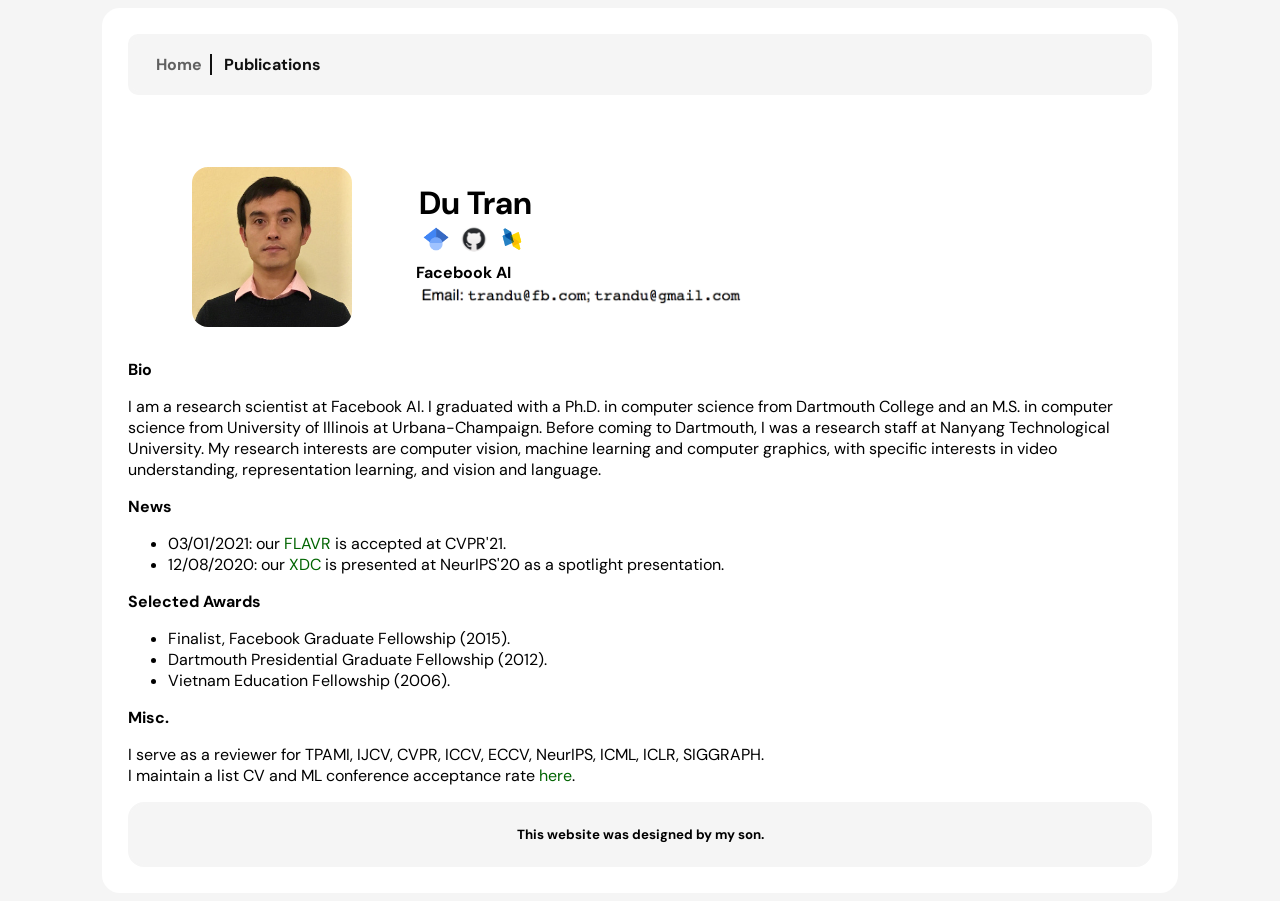
==== index.html @ f2436088 "Update index.html" ====
<!DOCTYPE html>
<html lang="en" dir="ltr">
  <head>
    <meta charset="utf-8">
    <link href="css/style.css" rel="stylesheet" type="text/css">
    <link href="favicon.ico" rel="shortcut icon" type="img/png">
    <title>Du Tran | Home</title>
  </head>
  <header>
    <nav>
      <ul>
        <li class="selected">Home</li>
        <li><a href="pubs.html">Publications</a></li>
      </ul>
    </nav>
  </header>
  <body>
    <div id="wrapper">
<div id="header">
<div id="profile">
	<img src="images/dutran.jpeg" height=160>
</div>
<div id="contact">
	<table border="0">
	<tr>
	<td><font size=6><b>Du Tran</b></font></td>
  </tr>
  <tr>
  <td><a href="https://scholar.google.com/citations?user=3TVbh8QAAAAJ" target="_blank"><img src="images/gicon.ico" height=26></a>
  <a href="https://github.com/dutran" target="_blank"><img src="images/giticon.png" height=26></a>
  <a href="https://dblp.uni-trier.de/pers/hd/t/Tran:Du" target="_blank"><img src="images/dicon.png" height=26></a>
</td>
</tr>
	</table>
	<td><font size=3><b>Facebook AI</b><br></td>
	<td><img src="images/email.png" height=18></td>
</div>
</div>


<div id="content">
<div class="section">
<div class="section_header"><p><b>Bio</b></a></p></div>
<p> I am a research scientist at Facebook AI. I graduated with a Ph.D. in computer science from Dartmouth College and an M.S. in computer science from University of Illinois at Urbana-Champaign. Before coming to Dartmouth, I was a research staff at Nanyang Technological University.
My research interests are computer vision, machine learning and computer graphics, with specific interests in video understanding, representation learning, and vision and language.</p>

<div class="section">
<div class="section_header"><p><b>News</b>
<ul>
<li>03/01/2021: our <a href="https://arxiv.org/pdf/2012.08512.pdf">FLAVR</a> is accepted at CVPR'21.</li>
<li>12/08/2020: our <a href="https://arxiv.org/abs/1911.12667">XDC</a> is presented at NeurIPS'20 as a spotlight presentation.</li>
</ul>
</div>
<div class="section">
<div class="section_header"><p><b>Selected Awards</b>
<ul>
  <li>Finalist, Facebook Graduate Fellowship (2015).</li>
  <li>Dartmouth Presidential Graduate Fellowship (2012).</li>
  <li>Vietnam Education Fellowship (2006).</li>
</ul>
</div>
<div class="section">
<div class="section_header"><p><b>Misc.</b>
<p><font size=3>I serve as a reviewer for TPAMI, IJCV, CVPR, ICCV, ECCV, NeurIPS, ICML, ICLR, SIGGRAPH. <br>
I maintain a list CV and ML conference acceptance rate <a href="http://goo.gl/vR9Ygo" target="_blank">here</a>.</font></p>
</div>
<footer>
  <h5>This website was designed by my son.</h5>
</footer>
</body>
</html>
---- css/style.css ----
@import url('https://fonts.googleapis.com/css?family=DM+Sans|Dancing+Script&display=swap');
body{
  background-color: white;
  font-family: 'DM Sans', sans-serif;
  border: 2px solid white;
  border-radius: 18px;
  margin-left: auto;
  margin-right: auto;
  max-width: 1024px;
  min-width: 256px;
  padding-top: 8px;
  padding-bottom: 24px;
  padding-left: 24px;
  padding-right: 24px;
}
html{
    background-color: whitesmoke;
    background-size: 8px 8px;
}
a {
  text-decoration: none;
  color: darkgreen;
}
nav ul{
  list-style-type: none;
  background-color: whitesmoke;
  border: 4px solid whitesmoke;
  border-radius: 10px;
  font-weight: bold;
  padding: 16px;
}
nav ul li{
  display: inline;
  border-right: 2px solid #111111;
  padding-right: 8px;
  padding-left: 8px;
}
nav ul li:last-child {
  border-right: none;
}
nav ul li a {
  color: #111111
}
nav li.selected {
  color: #606060;
}
img {
  border: 4px solid white;
  border-radius: 20px;
}
section {
  border: 4px solid #222222;
  border-radius: 16px;
}
#name {
  padding-left: 15px;
}
a:hover {
  text-decoration: underline;
}
.title {
  font-family: cursive;
}
#constructing {
  font-family: 'Amatic SC', cursive;
  text-align: center;
}
.selected:hover {
  text-decoration: underline;
}
div#header {
	width: 800px;
	height: 200px;
	font-size: 12pt;
	background-color: #ffffff;
	padding: 2em 0 0 0;
}


div#contact {
	float: none;
	padding: 3em 0 1em 2em;
    line-height: 120%;
    font-size: 12pt;
}

div#profile {
	float: left;
	padding: 20px 60px 0 60px;
}
.author {
  color: #5b2503;
}

footer {
  clear: both;
  background-color: whitesmoke;
  border: 2px solid whitesmoke;
  border-radius: 16px;
}
 footer h5 {
   text-align: center;
 }
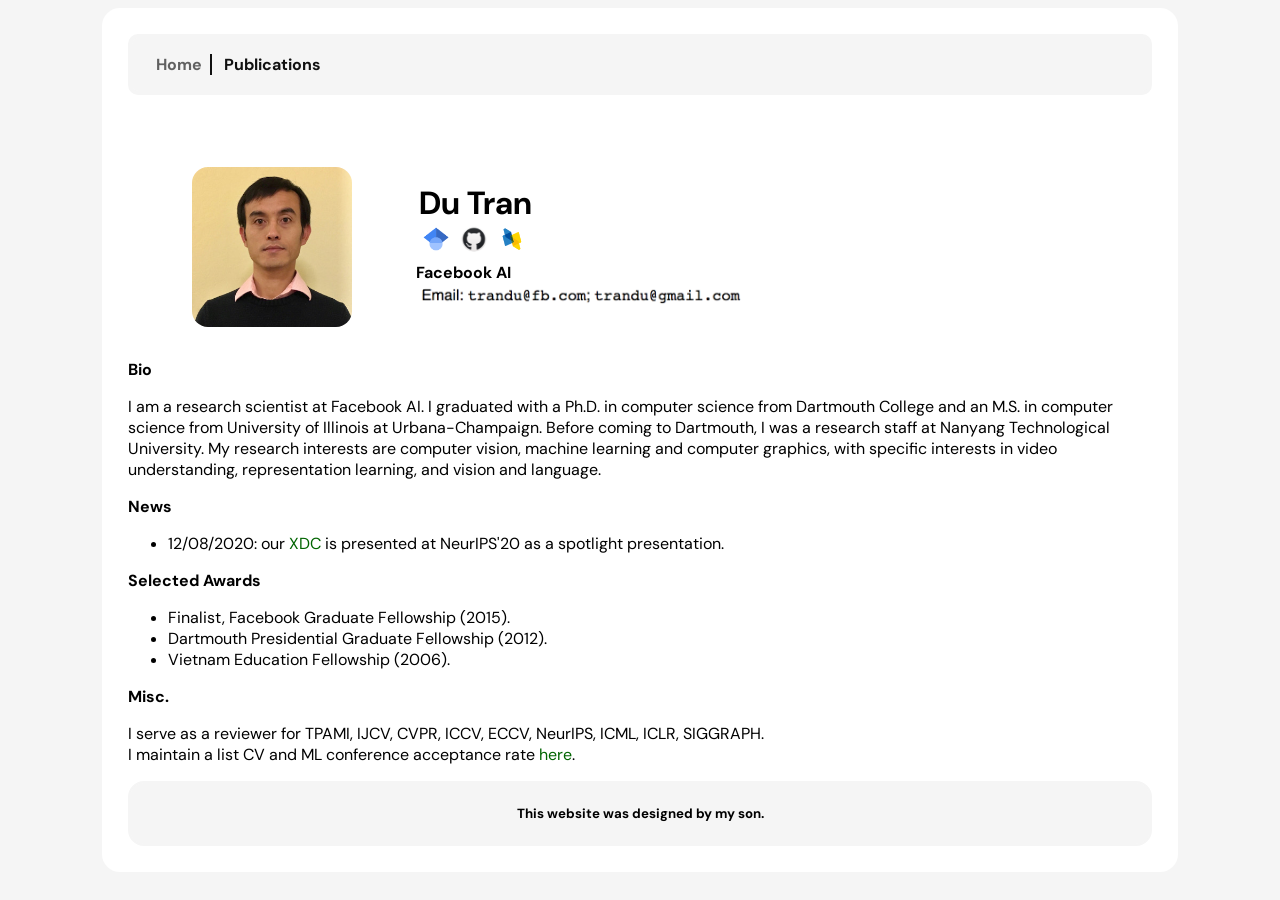
==== commit fdf24b0e: "Update index.html" ====
--- a/index.html
+++ b/index.html
@@ -47,7 +47,6 @@
 <div class="section">
 <div class="section_header"><p><b>News</b>
 <ul>
-<li>03/01/2021: our <a href="https://arxiv.org/pdf/2012.08512.pdf">FLAVR</a> is accepted at CVPR'21.</li>
 <li>12/08/2020: our <a href="https://arxiv.org/abs/1911.12667">XDC</a> is presented at NeurIPS'20 as a spotlight presentation.</li>
 </ul>
 </div>
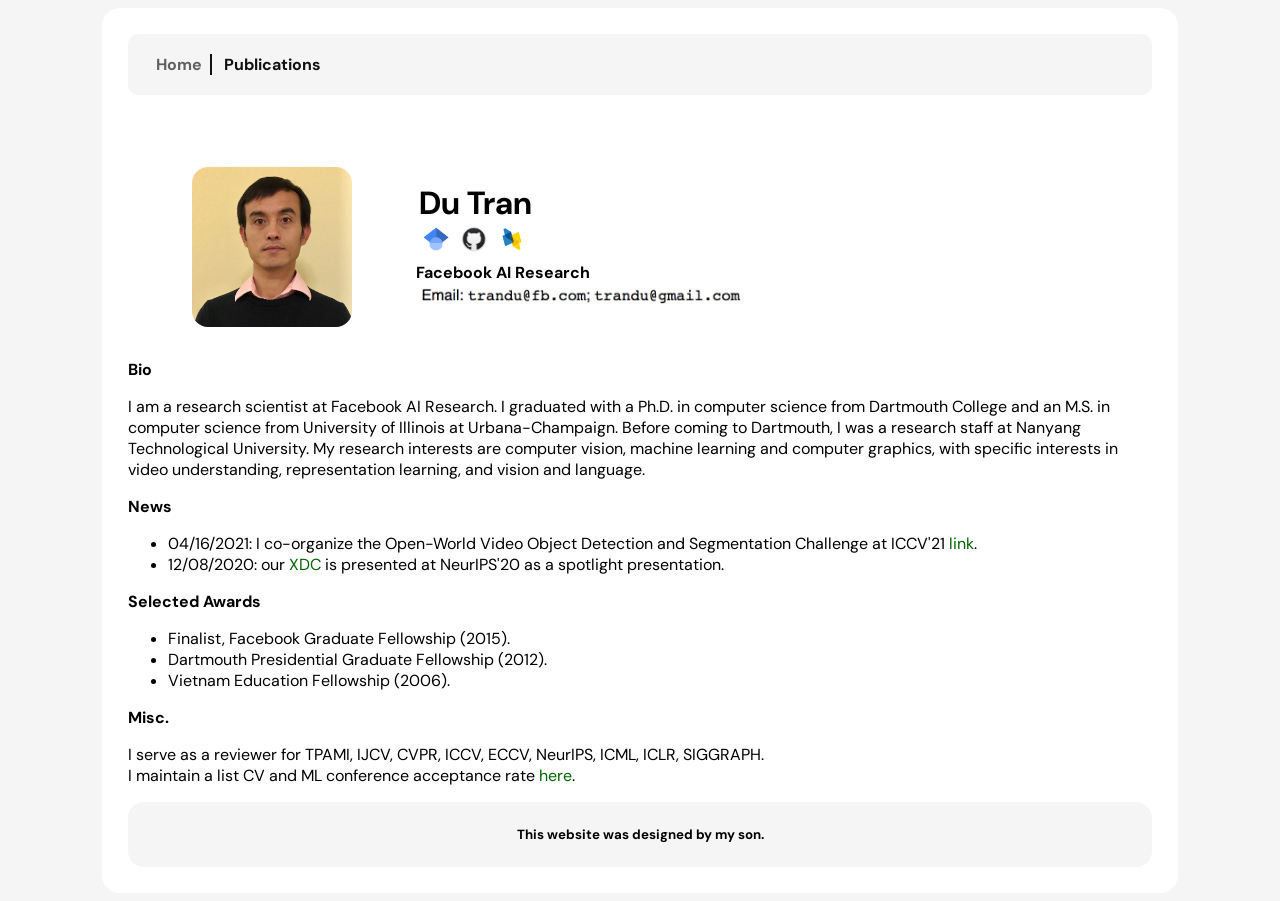
==== commit 632d6925: "update UVO" ====
--- a/index.html
+++ b/index.html
@@ -32,7 +32,7 @@
 </td>
 </tr>
 	</table>
-	<td><font size=3><b>Facebook AI</b><br></td>
+	<td><font size=3><b>Facebook AI Research</b><br></td>
 	<td><img src="images/email.png" height=18></td>
 </div>
 </div>
@@ -41,12 +41,13 @@
 <div id="content">
 <div class="section">
 <div class="section_header"><p><b>Bio</b></a></p></div>
-<p> I am a research scientist at Facebook AI. I graduated with a Ph.D. in computer science from Dartmouth College and an M.S. in computer science from University of Illinois at Urbana-Champaign. Before coming to Dartmouth, I was a research staff at Nanyang Technological University.
+<p> I am a research scientist at Facebook AI Research. I graduated with a Ph.D. in computer science from Dartmouth College and an M.S. in computer science from University of Illinois at Urbana-Champaign. Before coming to Dartmouth, I was a research staff at Nanyang Technological University.
 My research interests are computer vision, machine learning and computer graphics, with specific interests in video understanding, representation learning, and vision and language.</p>
 
 <div class="section">
 <div class="section_header"><p><b>News</b>
 <ul>
+<li>04/16/2021: I co-organize the Open-World Video Object Detection and Segmentation Challenge at ICCV'21 <a href="https://sites.google.com/view/unidentified-video-object/workshop-and-challenge">link</a>.</li>
 <li>12/08/2020: our <a href="https://arxiv.org/abs/1911.12667">XDC</a> is presented at NeurIPS'20 as a spotlight presentation.</li>
 </ul>
 </div>
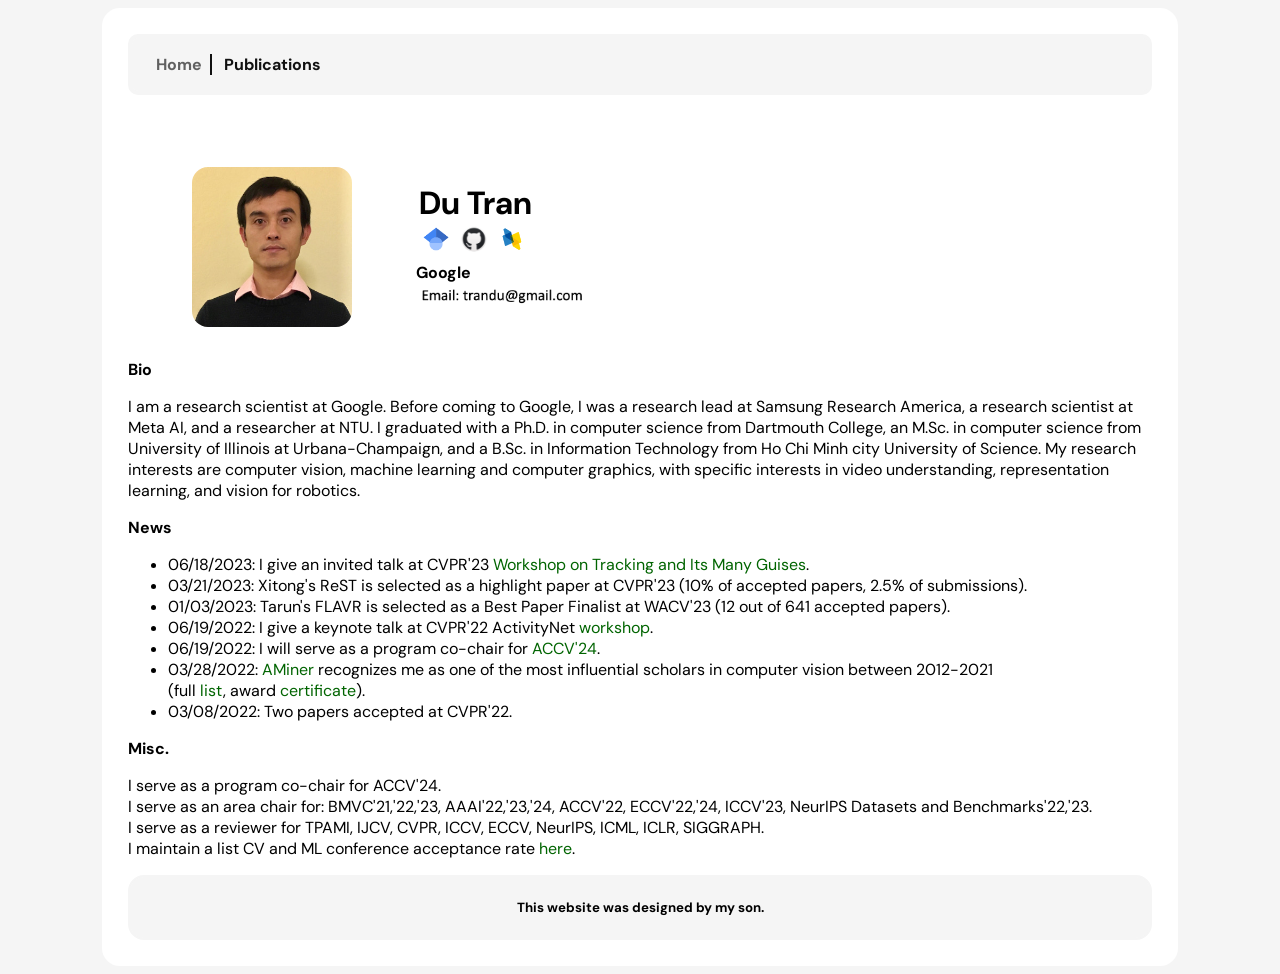
==== commit 5fae4bc8: "clean update" ====
--- a/index.html
+++ b/index.html
@@ -32,7 +32,7 @@
 </td>
 </tr>
 	</table>
-	<td><font size=3><b>Facebook AI Research</b><br></td>
+	<td><font size=3><b>Google</b><br></td>
 	<td><img src="images/email.png" height=18></td>
 </div>
 </div>
@@ -41,28 +41,31 @@
 <div id="content">
 <div class="section">
 <div class="section_header"><p><b>Bio</b></a></p></div>
-<p> I am a research scientist at Facebook AI Research. I graduated with a Ph.D. in computer science from Dartmouth College and an M.S. in computer science from University of Illinois at Urbana-Champaign. Before coming to Dartmouth, I was a research staff at Nanyang Technological University.
-My research interests are computer vision, machine learning and computer graphics, with specific interests in video understanding, representation learning, and vision and language.</p>
+<p> I am a research scientist at Google. Before coming to Google, I was a research lead at Samsung Research America, a research scientist at Meta AI, and a researcher at NTU.
+  I graduated with a Ph.D. in computer science from Dartmouth College, an M.Sc. in computer science from University of Illinois at Urbana-Champaign, and a B.Sc. in Information Technology from Ho Chi Minh city University of Science.
+  My research interests are computer vision, machine learning and computer graphics, with specific interests in video understanding, representation learning, and vision for robotics.</p>
 
 <div class="section">
 <div class="section_header"><p><b>News</b>
 <ul>
-<li>04/16/2021: I co-organize the Open-World Video Object Detection and Segmentation Challenge at ICCV'21 <a href="https://sites.google.com/view/unidentified-video-object/workshop-and-challenge">link</a>.</li>
-<li>12/08/2020: our <a href="https://arxiv.org/abs/1911.12667">XDC</a> is presented at NeurIPS'20 as a spotlight presentation.</li>
-</ul>
-</div>
-<div class="section">
-<div class="section_header"><p><b>Selected Awards</b>
-<ul>
-  <li>Finalist, Facebook Graduate Fellowship (2015).</li>
-  <li>Dartmouth Presidential Graduate Fellowship (2012).</li>
-  <li>Vietnam Education Fellowship (2006).</li>
+<li>06/18/2023: I give an invited talk at CVPR'23 <a href="https://taodataset.org/workshop/cvpr23/">Workshop on Tracking and Its Many Guises</a>.</li>
+<li>03/21/2023: Xitong's ReST is selected as a highlight paper at CVPR'23 (10% of accepted papers, 2.5% of submissions).</li>
+<li>01/03/2023: Tarun's FLAVR is selected as a Best Paper Finalist at WACV'23 (12 out of 641 accepted papers).</li>
+<li>06/19/2022: I give a keynote talk at CVPR'22 ActivityNet <a href="http://activity-net.org/challenges/2022/program.html">workshop</a>.</li>
+<li>06/19/2022: I will serve as a program co-chair for <a href="https://accv2024.org/">ACCV'24</a>.</li>
+<li>03/28/2022: <a href="https://www.aminer.org/">AMiner</a> recognizes me as one of the most influential scholars in computer vision between 2012-2021<br>
+  (full <a href="https://www.aminer.cn/ai2000/cv">list</a>, award <a href="https://originalfileserver.aminer.cn/data/ai2000_2022/certificates/5dc122672ebaa6faa962c0af/53f42dc7dabfaee1c0a38cdf.png">certificate</a>).</li>
+<li>03/08/2022: Two papers accepted at CVPR'22.</li>
 </ul>
 </div>
 <div class="section">
 <div class="section_header"><p><b>Misc.</b>
-<p><font size=3>I serve as a reviewer for TPAMI, IJCV, CVPR, ICCV, ECCV, NeurIPS, ICML, ICLR, SIGGRAPH. <br>
-I maintain a list CV and ML conference acceptance rate <a href="http://goo.gl/vR9Ygo" target="_blank">here</a>.</font></p>
+<p><font size=3>
+I serve as a program co-chair for ACCV'24. <br>
+I serve as an area chair for: BMVC'21,'22,'23, AAAI'22,'23,'24, ACCV'22, ECCV'22,'24, ICCV'23, NeurIPS Datasets and Benchmarks'22,'23. <br>
+I serve as a reviewer for TPAMI, IJCV, CVPR, ICCV, ECCV, NeurIPS, ICML, ICLR, SIGGRAPH. <br>
+I maintain a list CV and ML conference acceptance rate <a href="http://goo.gl/vR9Ygo" target="_blank">here</a>.
+</font></p>
 </div>
 <footer>
   <h5>This website was designed by my son.</h5>
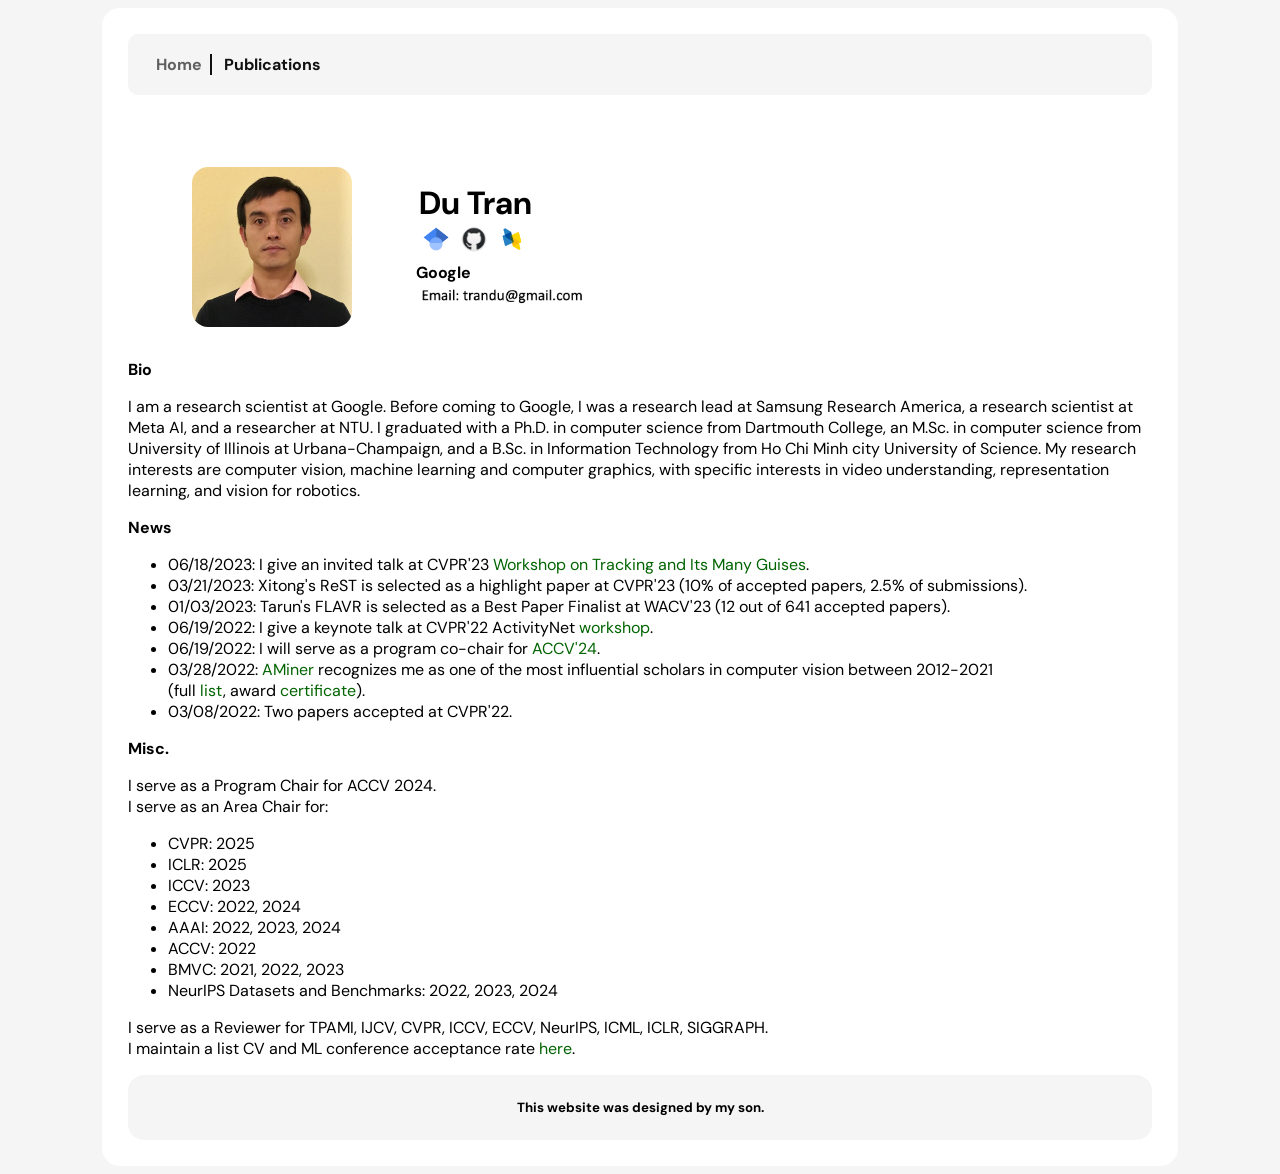
==== commit 51c8cf00: "Update index.html" ====
--- a/index.html
+++ b/index.html
@@ -61,9 +61,19 @@
 <div class="section">
 <div class="section_header"><p><b>Misc.</b>
 <p><font size=3>
-I serve as a program co-chair for ACCV'24. <br>
-I serve as an area chair for: BMVC'21,'22,'23, AAAI'22,'23,'24, ACCV'22, ECCV'22,'24, ICCV'23, NeurIPS Datasets and Benchmarks'22,'23. <br>
-I serve as a reviewer for TPAMI, IJCV, CVPR, ICCV, ECCV, NeurIPS, ICML, ICLR, SIGGRAPH. <br>
+I serve as a Program Chair for ACCV 2024. <br>
+I serve as an Area Chair for:
+<ul>
+<li>CVPR: 2025</li>
+<li>ICLR: 2025</li>
+<li>ICCV: 2023</li>
+<li>ECCV: 2022, 2024</li>
+<li>AAAI: 2022, 2023, 2024</li>
+<li>ACCV: 2022</li>
+<li>BMVC: 2021, 2022, 2023</li>
+<li>NeurIPS Datasets and Benchmarks: 2022, 2023, 2024</li>
+</ul>
+I serve as a Reviewer for TPAMI, IJCV, CVPR, ICCV, ECCV, NeurIPS, ICML, ICLR, SIGGRAPH. <br>
 I maintain a list CV and ML conference acceptance rate <a href="http://goo.gl/vR9Ygo" target="_blank">here</a>.
 </font></p>
 </div>
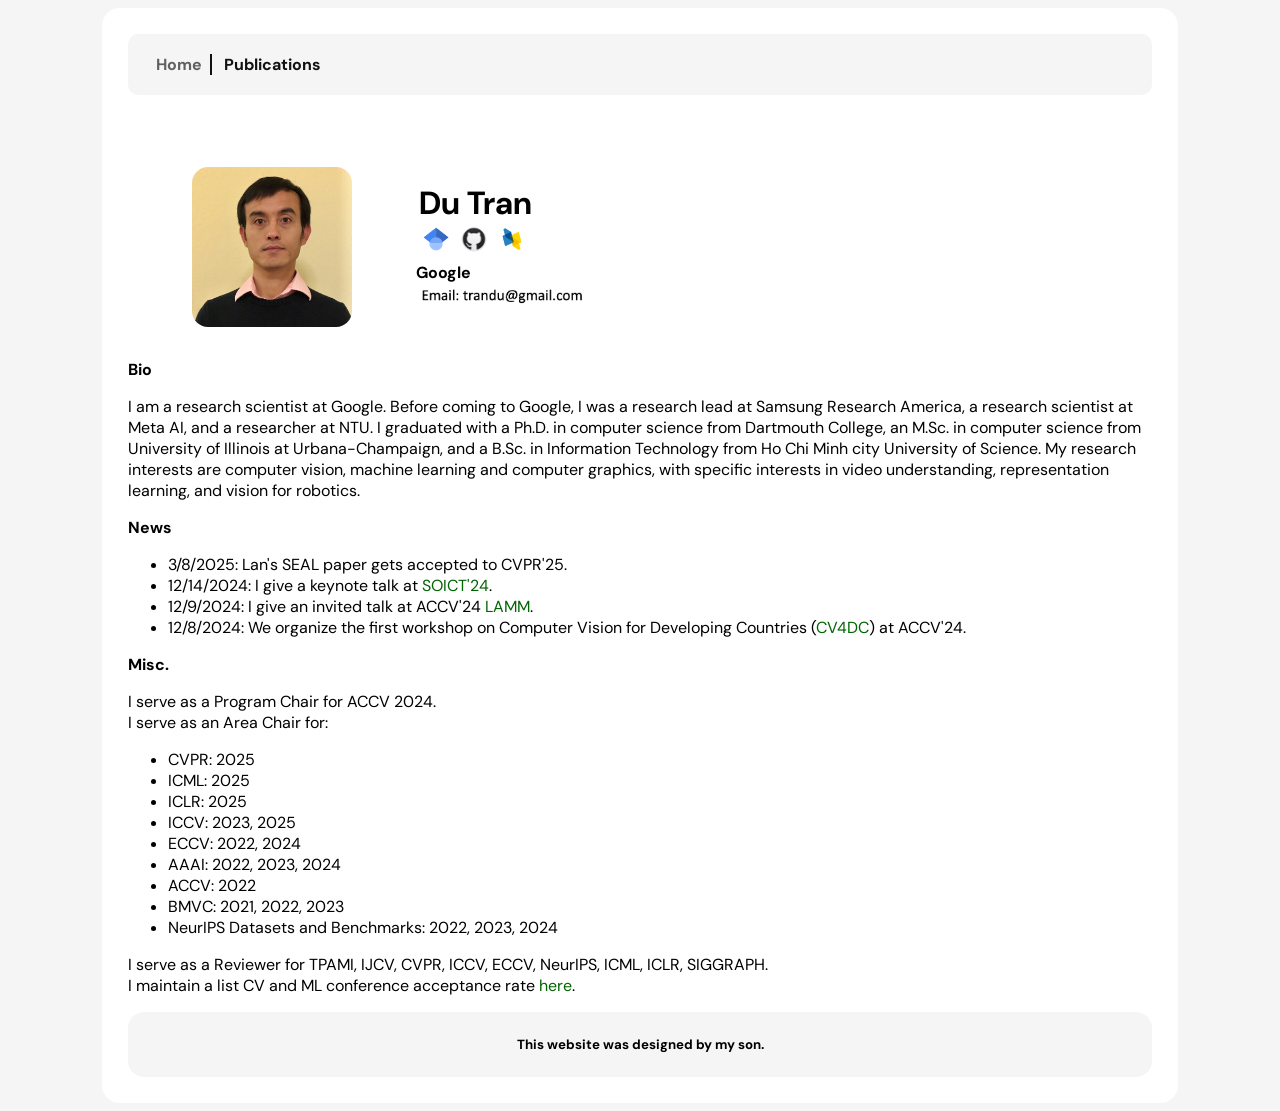
==== commit 30d86845: "Update index.html" ====
--- a/index.html
+++ b/index.html
@@ -48,14 +48,11 @@
 <div class="section">
 <div class="section_header"><p><b>News</b>
 <ul>
-<li>06/18/2023: I give an invited talk at CVPR'23 <a href="https://taodataset.org/workshop/cvpr23/">Workshop on Tracking and Its Many Guises</a>.</li>
-<li>03/21/2023: Xitong's ReST is selected as a highlight paper at CVPR'23 (10% of accepted papers, 2.5% of submissions).</li>
-<li>01/03/2023: Tarun's FLAVR is selected as a Best Paper Finalist at WACV'23 (12 out of 641 accepted papers).</li>
-<li>06/19/2022: I give a keynote talk at CVPR'22 ActivityNet <a href="http://activity-net.org/challenges/2022/program.html">workshop</a>.</li>
-<li>06/19/2022: I will serve as a program co-chair for <a href="https://accv2024.org/">ACCV'24</a>.</li>
-<li>03/28/2022: <a href="https://www.aminer.org/">AMiner</a> recognizes me as one of the most influential scholars in computer vision between 2012-2021<br>
-  (full <a href="https://www.aminer.cn/ai2000/cv">list</a>, award <a href="https://originalfileserver.aminer.cn/data/ai2000_2022/certificates/5dc122672ebaa6faa962c0af/53f42dc7dabfaee1c0a38cdf.png">certificate</a>).</li>
-<li>03/08/2022: Two papers accepted at CVPR'22.</li>
+
+<li>3/8/2025: Lan's SEAL paper gets accepted to CVPR'25.</li>
+<li>12/14/2024: I give a keynote talk at <a href="https://soict.org/program">SOICT'24</a>.
+<li>12/9/2024: I give an invited talk at ACCV'24 <a href="https://sites.google.com/view/lammworkshop2024/home">LAMM</a>.</li>
+<li>12/8/2024: We organize the first workshop on Computer Vision for Developing Countries (<a href="https://cv4dc.github.io/2024">CV4DC</a>) at ACCV'24.</li>
 </ul>
 </div>
 <div class="section">
@@ -65,8 +62,9 @@
 I serve as an Area Chair for:
 <ul>
 <li>CVPR: 2025</li>
+<li>ICML: 2025</li>
 <li>ICLR: 2025</li>
-<li>ICCV: 2023</li>
+<li>ICCV: 2023, 2025</li>
 <li>ECCV: 2022, 2024</li>
 <li>AAAI: 2022, 2023, 2024</li>
 <li>ACCV: 2022</li>
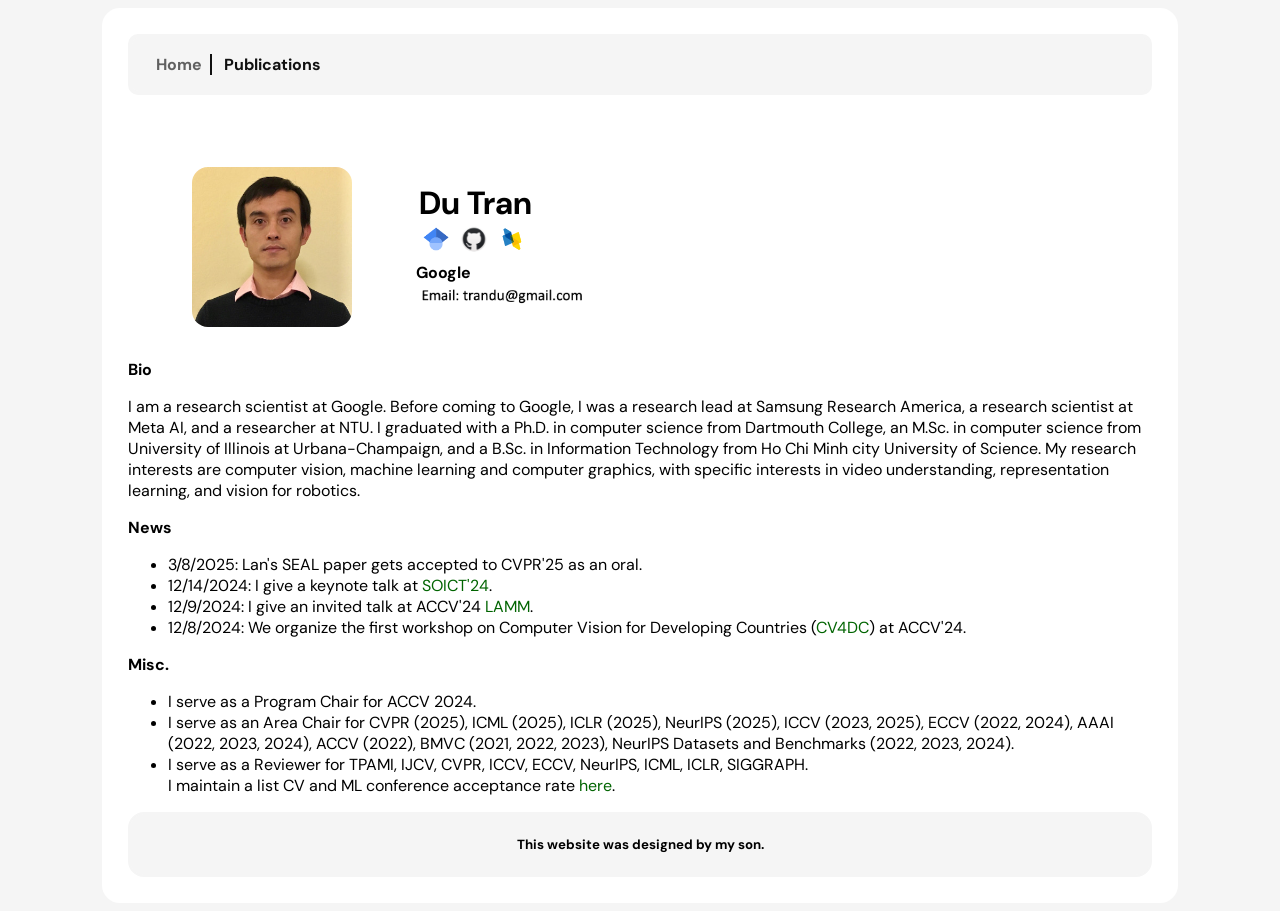
==== commit fe600003: "update index & pub" ====
--- a/index.html
+++ b/index.html
@@ -49,7 +49,7 @@
 <div class="section_header"><p><b>News</b>
 <ul>
 
-<li>3/8/2025: Lan's SEAL paper gets accepted to CVPR'25.</li>
+<li>3/8/2025: Lan's SEAL paper gets accepted to CVPR'25 as an oral.</li>
 <li>12/14/2024: I give a keynote talk at <a href="https://soict.org/program">SOICT'24</a>.
 <li>12/9/2024: I give an invited talk at ACCV'24 <a href="https://sites.google.com/view/lammworkshop2024/home">LAMM</a>.</li>
 <li>12/8/2024: We organize the first workshop on Computer Vision for Developing Countries (<a href="https://cv4dc.github.io/2024">CV4DC</a>) at ACCV'24.</li>
@@ -58,21 +58,12 @@
 <div class="section">
 <div class="section_header"><p><b>Misc.</b>
 <p><font size=3>
-I serve as a Program Chair for ACCV 2024. <br>
-I serve as an Area Chair for:
 <ul>
-<li>CVPR: 2025</li>
-<li>ICML: 2025</li>
-<li>ICLR: 2025</li>
-<li>ICCV: 2023, 2025</li>
-<li>ECCV: 2022, 2024</li>
-<li>AAAI: 2022, 2023, 2024</li>
-<li>ACCV: 2022</li>
-<li>BMVC: 2021, 2022, 2023</li>
-<li>NeurIPS Datasets and Benchmarks: 2022, 2023, 2024</li>
-</ul>
-I serve as a Reviewer for TPAMI, IJCV, CVPR, ICCV, ECCV, NeurIPS, ICML, ICLR, SIGGRAPH. <br>
-I maintain a list CV and ML conference acceptance rate <a href="http://goo.gl/vR9Ygo" target="_blank">here</a>.
+<li>I serve as a Program Chair for ACCV 2024.</li>
+<li>I serve as an Area Chair for CVPR (2025), ICML (2025), ICLR (2025), NeurIPS (2025), ICCV (2023, 2025), ECCV (2022, 2024), AAAI (2022, 2023, 2024), ACCV (2022), BMVC (2021, 2022, 2023), NeurIPS Datasets and Benchmarks (2022, 2023, 2024).</li>
+<li>I serve as a Reviewer for TPAMI, IJCV, CVPR, ICCV, ECCV, NeurIPS, ICML, ICLR, SIGGRAPH.</li>
+I maintain a list CV and ML conference acceptance rate <a href="http://goo.gl/vR9Ygo" target="_blank">here</a>.</li>
+<ul>
 </font></p>
 </div>
 <footer>
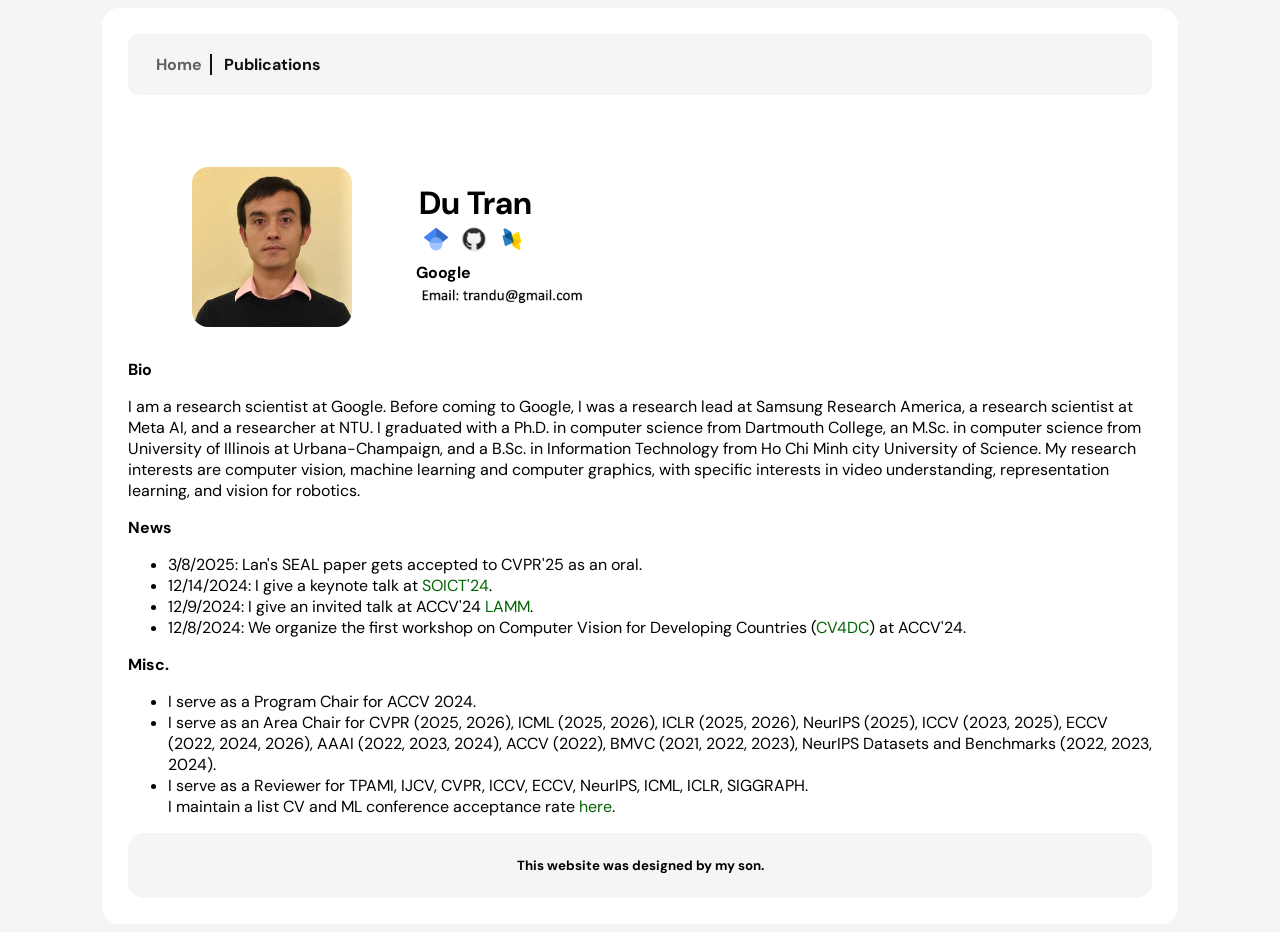
==== commit f119e180: "Update 12/2025" ====
--- a/index.html
+++ b/index.html
@@ -60,7 +60,7 @@
 <p><font size=3>
 <ul>
 <li>I serve as a Program Chair for ACCV 2024.</li>
-<li>I serve as an Area Chair for CVPR (2025), ICML (2025), ICLR (2025), NeurIPS (2025), ICCV (2023, 2025), ECCV (2022, 2024), AAAI (2022, 2023, 2024), ACCV (2022), BMVC (2021, 2022, 2023), NeurIPS Datasets and Benchmarks (2022, 2023, 2024).</li>
+<li>I serve as an Area Chair for CVPR (2025, 2026), ICML (2025, 2026), ICLR (2025, 2026), NeurIPS (2025), ICCV (2023, 2025), ECCV (2022, 2024, 2026), AAAI (2022, 2023, 2024), ACCV (2022), BMVC (2021, 2022, 2023), NeurIPS Datasets and Benchmarks (2022, 2023, 2024).</li>
 <li>I serve as a Reviewer for TPAMI, IJCV, CVPR, ICCV, ECCV, NeurIPS, ICML, ICLR, SIGGRAPH.</li>
 I maintain a list CV and ML conference acceptance rate <a href="http://goo.gl/vR9Ygo" target="_blank">here</a>.</li>
 <ul>
